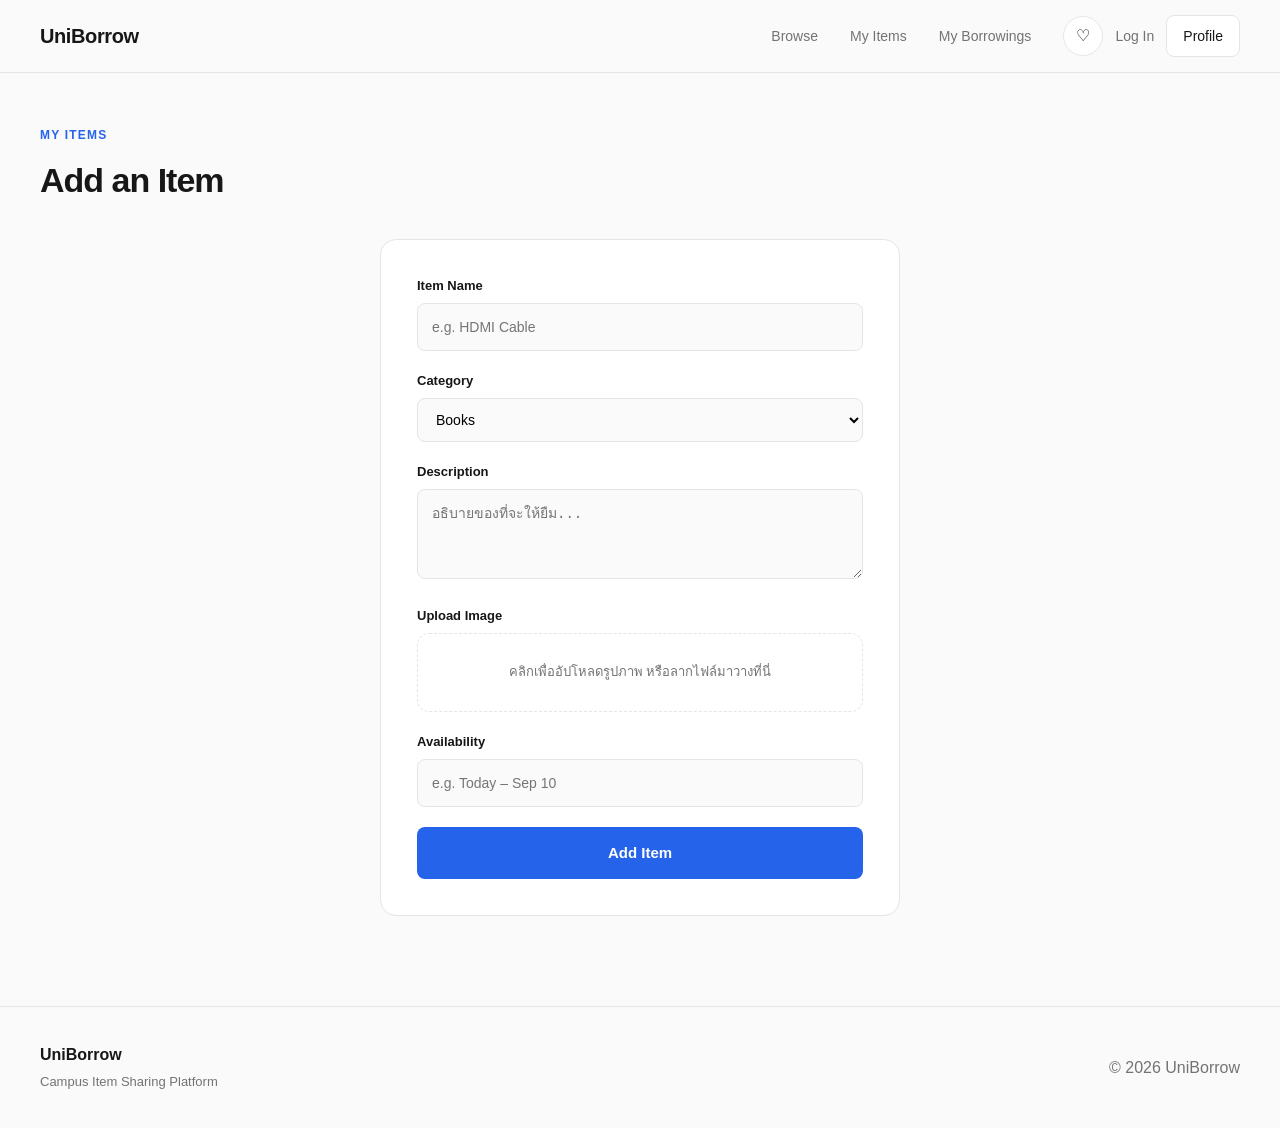
==== client/pages/add-item.html @ d25ca8e8 "Add files via upload" ====
<!DOCTYPE html>
<html lang="en">
<head>
    <meta charset="UTF-8">
    <meta name="viewport" content="width=device-width, initial-scale=1.0">
    <title>Add Item — UniBorrow</title>
    <link rel="stylesheet" href="../css/global.css">
    <link rel="stylesheet" href="../css/pages.css">
    
</head>
<body>
    <header class="navbar">
        <div class="container navbar-inner">
            <a href="index.html" class="logo">UniBorrow</a>
            <nav class="nav-links">
                <a href="browse.html">Browse</a>
                <a href="my-items.html">My Items</a>
                <a href="my-borrowings.html">My Borrowings</a>
            </nav>
            <div class="nav-actions">
                <button class="icon-button" aria-label="Notifications">♡</button>
                <a href="login.html" style="font-size:14px;color:var(--text-secondary);">Log In</a>
                <a href="profile.html" class="profile-button">Profile</a>
            </div>
        </div>
    </header>

    <main>
        <div class="container" style="padding:48px 0 90px;">
            <div class="page-header" style="padding-top:0;">
                <span class="section-label">My Items</span>
                <h1>Add an Item</h1>
            </div>
            <div class="form-card">
                <form id="addItemForm">
                    <div class="field">
                        <label for="itemName">Item Name</label>
                        <input type="text" id="itemName" placeholder="e.g. HDMI Cable" required>
                    </div>
                    <div class="field">
                        <label for="itemCategory">Category</label>
                        <select id="itemCategory">
                            <option>Books</option>
                            <option>Electronics</option>
                            <option>Tools</option>
                            <option>Equipment</option>
                            <option>Sports</option>
                            <option>Others</option>
                        </select>
                    </div>
                    <div class="field">
                        <label for="itemDesc">Description</label>
                        <textarea id="itemDesc" placeholder="อธิบายของที่จะให้ยืม..."></textarea>
                    </div>
                    <div class="field">
                        <label>Upload Image</label>
                        <div class="upload-box">คลิกเพื่ออัปโหลดรูปภาพ หรือลากไฟล์มาวางที่นี่</div>
                    </div>
                    <div class="field">
                        <label for="itemAvail">Availability</label>
                        <input type="text" id="itemAvail" placeholder="e.g. Today – Sep 10">
                    </div>
                    <button type="submit" class="full-button">Add Item</button>
                </form>
            </div>
        </div>

    </main>
    <footer class="footer">
        <div class="container footer-inner">
            <div>
                <strong>UniBorrow</strong>
                <p>Campus Item Sharing Platform</p>
            </div>
            <span>© 2026 UniBorrow</span>
        </div>
    </footer>

    <script src="../js/items.js"></script>
    <script src="../js/app.js"></script>
</body>
</html>
---- client/css/global.css ----
/* ==============================
   RESET
================================= */

* {
    margin: 0;
    padding: 0;
    box-sizing: border-box;
}

html {
    scroll-behavior: smooth;
}

body {
    font-family: Inter, "Noto Sans Thai", Arial, sans-serif;
    background: #fafafa;
    color: #171717;
    line-height: 1.6;
}

a {
    color: inherit;
    text-decoration: none;
}

button,
input {
    font: inherit;
}


/* ==============================
   VARIABLES
================================= */

:root {

    --background: #fafafa;
    --surface: #ffffff;

    --text: #171717;
    --text-secondary: #737373;

    --border: #e5e5e5;

    --accent: #2563eb;

    --success: #16803c;

    --warning: #a16207;

    --radius-sm: 8px;
    --radius-md: 12px;
    --radius-lg: 16px;

    --container: 1200px;
}


/* ==============================
   CONTAINER
================================= */

.container {
    width: min(
        calc(100% - 48px),
        var(--container)
    );

    margin: 0 auto;
}


/* ==============================
   NAVBAR
================================= */

.navbar {
    background: rgba(250, 250, 250, 0.95);
    border-bottom: 1px solid var(--border);

    position: sticky;
    top: 0;
    z-index: 100;
}

.navbar-inner {
    height: 72px;

    display: flex;
    align-items: center;
    justify-content: space-between;
}

.logo {
    font-size: 20px;
    font-weight: 700;
    letter-spacing: -0.4px;
}

.nav-links {
    display: flex;
    gap: 32px;

    margin-left: auto;
    margin-right: 32px;
}

.nav-links a {
    font-size: 14px;
    color: var(--text-secondary);

    transition: color 0.2s ease;
}

.nav-links a:hover {
    color: var(--text);
}

.nav-actions {
    display: flex;
    align-items: center;
    gap: 12px;
}

.icon-button {
    width: 40px;
    height: 40px;

    border: 1px solid var(--border);
    background: var(--surface);

    border-radius: 50%;

    cursor: pointer;
}

.profile-button {
    padding: 9px 16px;

    border: 1px solid var(--border);
    border-radius: var(--radius-sm);

    background: var(--surface);

    font-size: 14px;
}


/* ==============================
   HERO
================================= */

.hero {
    padding: 110px 0 100px;
}

.hero-content {
    max-width: 820px;
}

.eyebrow,
.section-label {
    font-size: 12px;
    font-weight: 600;

    text-transform: uppercase;
    letter-spacing: 1.2px;

    color: var(--accent);
}

.hero h1 {
    margin-top: 16px;

    font-size: clamp(42px, 6vw, 68px);

    line-height: 1.05;

    letter-spacing: -2.5px;
}

.hero p {
    max-width: 600px;

    margin-top: 24px;

    font-size: 17px;

    color: var(--text-secondary);
}


/* ==============================
   SEARCH
================================= */

.search-box {
    display: flex;
    align-items: center;

    max-width: 680px;

    margin-top: 36px;

    padding: 6px;

    background: var(--surface);

    border: 1px solid var(--border);

    border-radius: var(--radius-md);

    box-shadow:
        0 8px 30px rgba(0, 0, 0, 0.04);
}

.search-icon {
    padding-left: 16px;

    font-size: 22px;

    color: var(--text-secondary);
}

.search-box input {
    flex: 1;

    min-width: 0;

    padding: 14px;

    border: none;
    outline: none;

    background: transparent;

    font-size: 15px;
}

.search-box button {
    padding: 12px 20px;

    border: none;

    border-radius: 8px;

    background: var(--accent);
    color: white;

    cursor: pointer;

    font-weight: 600;
}


/* ==============================
   SECTION
================================= */

.section {
    padding: 70px 0;
}

.section-header {
    display: flex;
    justify-content: space-between;
    align-items: end;

    margin-bottom: 28px;
}

.section-header h2 {
    margin-top: 6px;

    font-size: 28px;

    letter-spacing: -0.8px;
}

.view-all {
    font-size: 14px;
    color: var(--accent);
}


/* ==============================
   CATEGORIES
================================= */

.categories {
    display: grid;

    grid-template-columns:
        repeat(6, 1fr);

    gap: 12px;
}

.category-card {
    display: flex;
    flex-direction: column;
    align-items: flex-start;

    gap: 18px;

    min-height: 130px;

    padding: 20px;

    background: var(--surface);

    border: 1px solid var(--border);

    border-radius: var(--radius-md);

    cursor: pointer;

    text-align: left;

    transition:
        transform 0.2s ease,
        border-color 0.2s ease;
}

.category-card:hover {
    transform: translateY(-2px);

    border-color: #cfcfcf;
}

.category-icon {
    font-size: 25px;
}

.category-card span:last-child {
    font-size: 14px;
    font-weight: 600;
}


/* ==============================
   ITEMS
================================= */

.popular-section {
    padding-top: 30px;
}

.items-grid {
    display: grid;

    grid-template-columns:
        repeat(4, 1fr);

    gap: 18px;
}

.item-card {
    overflow: hidden;

    background: var(--surface);

    border: 1px solid var(--border);

    border-radius: var(--radius-lg);

    transition:
        transform 0.2s ease,
        box-shadow 0.2s ease;
}

.item-card:hover {
    transform: translateY(-3px);

    box-shadow:
        0 12px 35px rgba(0, 0, 0, 0.06);
}

.item-image {
    aspect-ratio: 4 / 3;

    display: flex;
    align-items: center;
    justify-content: center;

    background: #f0f0f0;

    color: #a0a0a0;

    font-size: 13px;
    font-weight: 700;
    letter-spacing: 1px;
}

.item-content {
    padding: 18px;
}

.item-category {
    font-size: 12px;

    color: var(--text-secondary);
}

.item-content h3 {
    margin-top: 5px;

    font-size: 17px;

    letter-spacing: -0.3px;
}

.item-meta {
    display: flex;
    justify-content: space-between;

    margin-top: 16px;

    font-size: 13px;
}

.available {
    color: var(--success);
}

.borrowed {
    color: var(--warning);
}


/* ==============================
   CTA
================================= */

.cta-section {
    padding: 70px 0;
}

.cta {
    display: flex;
    align-items: center;
    justify-content: space-between;

    gap: 40px;

    padding: 45px;

    background: #f1f1f1;

    border-radius: var(--radius-lg);
}

.cta h2 {
    margin-top: 6px;

    font-size: 28px;

    letter-spacing: -0.8px;
}

.cta p {
    margin-top: 8px;

    color: var(--text-secondary);
}

.primary-button {
    flex-shrink: 0;

    padding: 12px 20px;

    background: var(--accent);
    color: white;

    border-radius: var(--radius-sm);

    font-size: 14px;
    font-weight: 600;
}


/* ==============================
   FOOTER
================================= */

.footer {
    border-top: 1px solid var(--border);

    padding: 35px 0;

    color: var(--text-secondary);
}

.footer-inner {
    display: flex;
    align-items: center;
    justify-content: space-between;
}

.footer strong {
    color: var(--text);
}

.footer p {
    margin-top: 4px;

    font-size: 13px;
}


/* ==============================
   RESPONSIVE
================================= */

@media (max-width: 900px) {

    .nav-links {
        display: none;
    }

    .categories {
        grid-template-columns:
            repeat(3, 1fr);
    }

    .items-grid {
        grid-template-columns:
            repeat(2, 1fr);
    }

}


@media (max-width: 600px) {

    .container {
        width: min(
            calc(100% - 32px),
            var(--container)
        );
    }

    .navbar-inner {
        height: 64px;
    }

    .hero {
        padding: 75px 0 65px;
    }

    .hero h1 {
        font-size: 42px;
        letter-spacing: -1.8px;
    }

    .hero p {
        font-size: 15px;
    }

    .search-box {
        margin-top: 28px;
    }

    .search-box button {
        padding: 11px 14px;
    }

    .categories {
        grid-template-columns:
            repeat(2, 1fr);
    }

    .items-grid {
        grid-template-columns: 1fr;
    }

    .section {
        padding: 50px 0;
    }

    .cta {
        flex-direction: column;
        align-items: flex-start;

        padding: 30px;
    }

    .footer-inner {
        flex-direction: column;
        align-items: flex-start;

        gap: 20px;
    }

}
---- client/css/pages.css ----
/* ==============================
   PAGE HEADER (non-hero pages)
================================= */

.page-header {
    padding: 48px 0 32px;
}

.page-header h1 {
    margin-top: 6px;
    font-size: 34px;
    letter-spacing: -1px;
}

/* ==============================
   BREADCRUMB
================================= */

.breadcrumb {
    padding-top: 24px;
    font-size: 13px;
    color: var(--text-secondary);
}

.breadcrumb a {
    color: var(--accent);
}

/* ==============================
   FILTER BAR
================================= */

.filter-bar {
    display: flex;
    gap: 12px;
    flex-wrap: wrap;
    margin-bottom: 28px;
}

.filter-bar select,
.filter-bar input[type="text"] {
    padding: 10px 14px;
    border: 1px solid var(--border);
    border-radius: var(--radius-sm);
    background: var(--surface);
    font-size: 14px;
}

.filter-bar input[type="text"] {
    flex: 1;
    min-width: 200px;
}

/* ==============================
   IMAGE IN CARDS
================================= */

.item-image img {
    width: 100%;
    height: 100%;
    object-fit: cover;
    display: block;
}

/* ==============================
   ITEM DETAIL
================================= */

.detail-layout {
    display: grid;
    grid-template-columns: 1fr 1fr;
    gap: 48px;
    padding: 40px 0 80px;
    align-items: start;
}

.detail-image {
    aspect-ratio: 4 / 3;
    background: var(--surface);
    border: 1px solid var(--border);
    border-radius: var(--radius-lg);
    overflow: hidden;
}

.detail-image img {
    width: 100%;
    height: 100%;
    object-fit: cover;
}

.detail-title {
    font-size: 30px;
    letter-spacing: -0.8px;
    margin-top: 8px;
}

.detail-meta {
    display: flex;
    gap: 16px;
    align-items: center;
    margin-top: 10px;
    font-size: 14px;
    color: var(--text-secondary);
}

.status-pill {
    display: inline-block;
    padding: 4px 12px;
    border-radius: 999px;
    font-size: 12px;
    font-weight: 600;
}

.status-pill.available {
    background: #e5f6ea;
    color: var(--success);
}

.status-pill.borrowed,
.status-pill.due-soon {
    background: #fdf1de;
    color: var(--warning);
}

.status-pill.overdue {
    background: #fbe7e6;
    color: #b3261e;
}

.owner-box {
    display: flex;
    align-items: center;
    gap: 12px;
    margin-top: 24px;
    padding: 16px;
    background: var(--surface);
    border: 1px solid var(--border);
    border-radius: var(--radius-md);
}

.avatar {
    width: 44px;
    height: 44px;
    border-radius: 50%;
    background: var(--accent);
    color: white;
    display: flex;
    align-items: center;
    justify-content: center;
    font-weight: 700;
    flex-shrink: 0;
}

.detail-desc {
    margin-top: 24px;
}

.detail-desc h3,
.detail-avail h3 {
    font-size: 13px;
    text-transform: uppercase;
    letter-spacing: 0.8px;
    color: var(--text-secondary);
    margin-bottom: 8px;
}

.detail-avail {
    margin-top: 24px;
}

.detail-actions {
    margin-top: 32px;
}

.full-button {
    width: 100%;
    padding: 14px;
    border: none;
    border-radius: var(--radius-sm);
    background: var(--accent);
    color: white;
    font-size: 15px;
    font-weight: 600;
    cursor: pointer;
}

.full-button:hover {
    opacity: 0.92;
}

/* ==============================
   FORMS
================================= */

.form-card {
    max-width: 520px;
    margin: 0 auto;
    padding: 36px;
    background: var(--surface);
    border: 1px solid var(--border);
    border-radius: var(--radius-lg);
}

.field {
    margin-bottom: 20px;
}

.field label {
    display: block;
    font-size: 13px;
    font-weight: 600;
    margin-bottom: 6px;
}

.field input,
.field select,
.field textarea {
    width: 100%;
    padding: 12px 14px;
    border: 1px solid var(--border);
    border-radius: var(--radius-sm);
    background: var(--background);
    font-size: 14px;
}

.field textarea {
    resize: vertical;
    min-height: 90px;
}

.upload-box {
    border: 1.5px dashed var(--border);
    border-radius: var(--radius-md);
    padding: 28px;
    text-align: center;
    color: var(--text-secondary);
    font-size: 13px;
    cursor: pointer;
}

.form-note {
    text-align: center;
    margin-top: 18px;
    font-size: 13px;
    color: var(--text-secondary);
}

.auth-wrap {
    padding: 70px 0 90px;
}

/* ==============================
   TABS
================================= */

.tabs {
    display: flex;
    gap: 8px;
    margin-bottom: 24px;
    border-bottom: 1px solid var(--border);
}

.tab {
    padding: 10px 16px;
    font-size: 14px;
    color: var(--text-secondary);
    border-bottom: 2px solid transparent;
    cursor: pointer;
    background: none;
    border-left: none;
    border-right: none;
    border-top: none;
}

.tab.active {
    color: var(--text);
    border-bottom-color: var(--accent);
    font-weight: 600;
}

/* ==============================
   LIST ROWS (My Borrowing / My Items)
================================= */

.list-row {
    display: flex;
    align-items: center;
    gap: 18px;
    padding: 16px;
    background: var(--surface);
    border: 1px solid var(--border);
    border-radius: var(--radius-md);
    margin-bottom: 12px;
}

.list-row-thumb {
    width: 64px;
    height: 64px;
    border-radius: var(--radius-sm);
    overflow: hidden;
    flex-shrink: 0;
    background: #f0f0f0;
}

.list-row-thumb img {
    width: 100%;
    height: 100%;
    object-fit: cover;
}

.list-row-info {
    flex: 1;
    min-width: 0;
}

.list-row-info h4 {
    font-size: 15px;
    margin-bottom: 4px;
}

.list-row-info span {
    font-size: 13px;
    color: var(--text-secondary);
}

.list-row-action {
    flex-shrink: 0;
}

.small-button {
    padding: 8px 14px;
    border: 1px solid var(--border);
    border-radius: var(--radius-sm);
    background: var(--surface);
    font-size: 13px;
    cursor: pointer;
}

.small-button:hover {
    border-color: var(--accent);
    color: var(--accent);
}

.empty-state {
    text-align: center;
    padding: 60px 20px;
    color: var(--text-secondary);
}

/* ==============================
   PROFILE
================================= */

.profile-header {
    display: flex;
    align-items: center;
    gap: 24px;
    padding: 48px 0 32px;
}

.profile-avatar {
    width: 84px;
    height: 84px;
    border-radius: 50%;
    background: var(--accent);
    color: white;
    display: flex;
    align-items: center;
    justify-content: center;
    font-size: 30px;
    font-weight: 700;
    flex-shrink: 0;
}

.profile-name {
    font-size: 26px;
    letter-spacing: -0.6px;
}

.profile-sub {
    color: var(--text-secondary);
    font-size: 14px;
    margin-top: 4px;
}

.stats-row {
    display: grid;
    grid-template-columns: repeat(3, 1fr);
    gap: 16px;
    margin-bottom: 40px;
}

.stat-card {
    padding: 20px;
    background: var(--surface);
    border: 1px solid var(--border);
    border-radius: var(--radius-md);
    text-align: center;
}

.stat-card .num {
    font-size: 26px;
    font-weight: 700;
    letter-spacing: -0.5px;
}

.stat-card .label {
    font-size: 12px;
    color: var(--text-secondary);
    margin-top: 4px;
}

/* ==============================
   RESPONSIVE ADDITIONS
================================= */

@media (max-width: 900px) {
    .detail-layout {
        grid-template-columns: 1fr;
    }
}

@media (max-width: 600px) {
    .stats-row {
        grid-template-columns: 1fr;
    }

    .form-card {
        padding: 24px;
    }
}
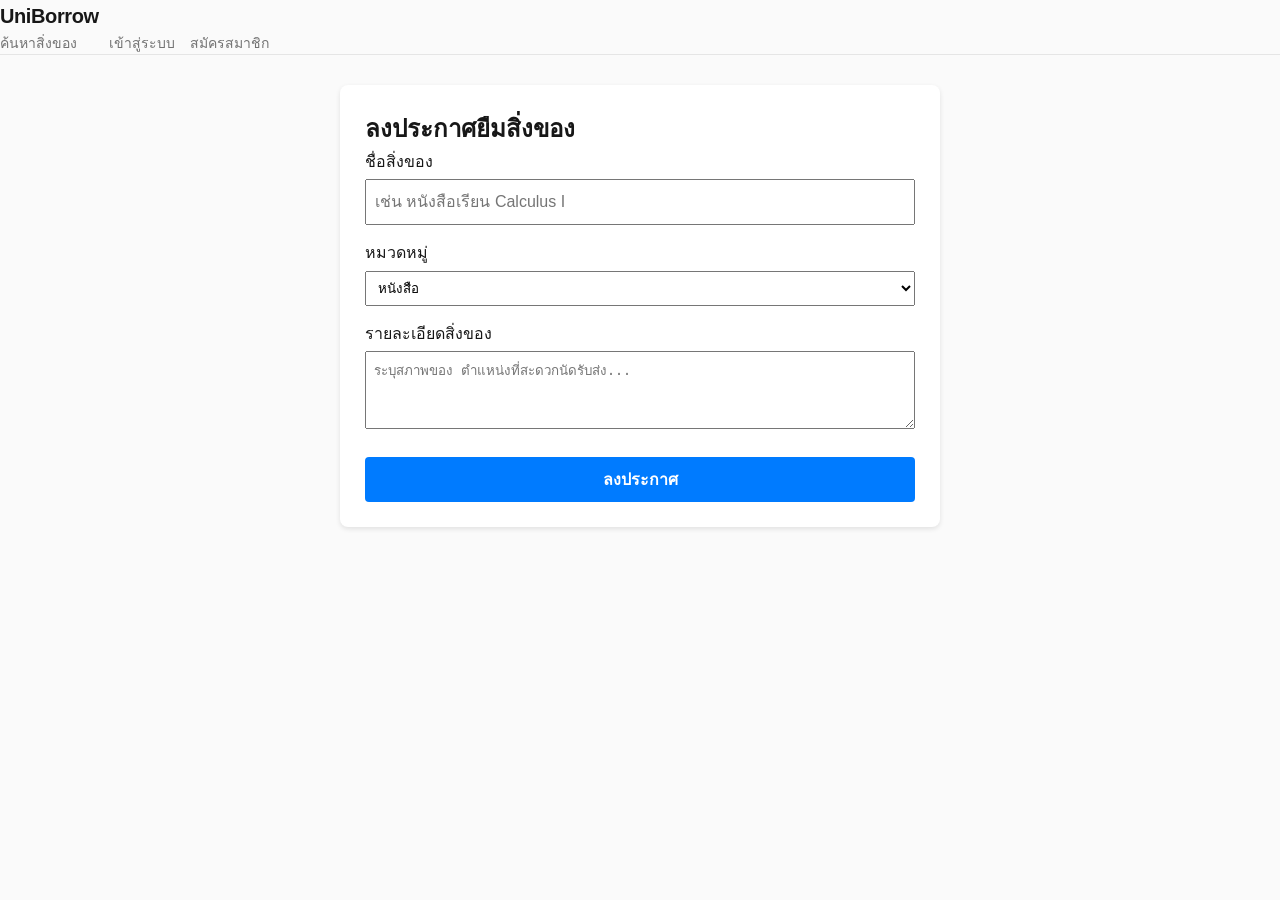
==== commit f8802945: "Update add-item.html" ====
--- a/client/pages/add-item.html
+++ b/client/pages/add-item.html
@@ -1,82 +1,54 @@
 <!DOCTYPE html>
-<html lang="en">
+<html lang="th">
 <head>
-    <meta charset="UTF-8">
-    <meta name="viewport" content="width=device-width, initial-scale=1.0">
-    <title>Add Item — UniBorrow</title>
-    <link rel="stylesheet" href="../css/global.css">
-    <link rel="stylesheet" href="../css/pages.css">
-    
+  <meta charset="UTF-8">
+  <meta name="viewport" content="width=device-width, initial-scale=1.0">
+  <title>UniBorrow - ลงประกาศสิ่งของ</title>
+  <link rel="stylesheet" href="../css/global.css">
+  <link rel="stylesheet" href="../css/pages.css">
 </head>
 <body>
-    <header class="navbar">
-        <div class="container navbar-inner">
-            <a href="index.html" class="logo">UniBorrow</a>
-            <nav class="nav-links">
-                <a href="browse.html">Browse</a>
-                <a href="my-items.html">My Items</a>
-                <a href="my-borrowings.html">My Borrowings</a>
-            </nav>
-            <div class="nav-actions">
-                <button class="icon-button" aria-label="Notifications">♡</button>
-                <a href="login.html" style="font-size:14px;color:var(--text-secondary);">Log In</a>
-                <a href="profile.html" class="profile-button">Profile</a>
-            </div>
-        </div>
-    </header>
+  <header class="navbar">
+    <div class="logo">
+      <a href="browse.html">UniBorrow</a>
+    </div>
+    <nav class="nav-links">
+      <a href="browse.html">ค้นหาสิ่งของ</a>
+      <div id="user-status" style="display: inline-flex; gap: 15px; align-items: center;"></div>
+    </nav>
+  </header>
 
-    <main>
-        <div class="container" style="padding:48px 0 90px;">
-            <div class="page-header" style="padding-top:0;">
-                <span class="section-label">My Items</span>
-                <h1>Add an Item</h1>
-            </div>
-            <div class="form-card">
-                <form id="addItemForm">
-                    <div class="field">
-                        <label for="itemName">Item Name</label>
-                        <input type="text" id="itemName" placeholder="e.g. HDMI Cable" required>
-                    </div>
-                    <div class="field">
-                        <label for="itemCategory">Category</label>
-                        <select id="itemCategory">
-                            <option>Books</option>
-                            <option>Electronics</option>
-                            <option>Tools</option>
-                            <option>Equipment</option>
-                            <option>Sports</option>
-                            <option>Others</option>
-                        </select>
-                    </div>
-                    <div class="field">
-                        <label for="itemDesc">Description</label>
-                        <textarea id="itemDesc" placeholder="อธิบายของที่จะให้ยืม..."></textarea>
-                    </div>
-                    <div class="field">
-                        <label>Upload Image</label>
-                        <div class="upload-box">คลิกเพื่ออัปโหลดรูปภาพ หรือลากไฟล์มาวางที่นี่</div>
-                    </div>
-                    <div class="field">
-                        <label for="itemAvail">Availability</label>
-                        <input type="text" id="itemAvail" placeholder="e.g. Today – Sep 10">
-                    </div>
-                    <button type="submit" class="full-button">Add Item</button>
-                </form>
-            </div>
-        </div>
+  <main class="container" style="max-width: 600px; margin: 30px auto; background: #fff; padding: 25px; border-radius: 8px; box-shadow: 0 2px 5px rgba(0,0,0,0.1);">
+    <h2>ลงประกาศยืมสิ่งของ</h2>
+    
+    <form id="add-item-form">
+      <div style="margin-bottom: 15px;">
+        <label for="item-title" style="display: block; margin-bottom: 5px;">ชื่อสิ่งของ</label>
+        <input type="text" id="item-title" required placeholder="เช่น หนังสือเรียน Calculus I" style="width: 100%; padding: 8px; box-sizing: border-box;">
+      </div>
+      
+      <div style="margin-bottom: 15px;">
+        <label for="item-category" style="display: block; margin-bottom: 5px;">หมวดหมู่</label>
+        <select id="item-category" required style="width: 100%; padding: 8px; box-sizing: border-box;">
+          <option value="หนังสือ">หนังสือ</option>
+          <option value="อุปกรณ์ถ่ายภาพ">อุปกรณ์ถ่ายภาพ</option>
+          <option value="เครื่องใช้ไฟฟ้า">เครื่องใช้ไฟฟ้า</option>
+          <option value="เครื่องมือช่าง">เครื่องมือช่าง</option>
+          <option value="การเรียน">การเรียน</option>
+          <option value="อุปกรณ์ไอที">อุปกรณ์ไอที</option>
+        </select>
+      </div>
 
-    </main>
-    <footer class="footer">
-        <div class="container footer-inner">
-            <div>
-                <strong>UniBorrow</strong>
-                <p>Campus Item Sharing Platform</p>
-            </div>
-            <span>© 2026 UniBorrow</span>
-        </div>
-    </footer>
+      <div style="margin-bottom: 20px;">
+        <label for="item-desc" style="display: block; margin-bottom: 5px;">รายละเอียดสิ่งของ</label>
+        <textarea id="item-desc" rows="4" required placeholder="ระบุสภาพของ ตำแหน่งที่สะดวกนัดรับส่ง..." style="width: 100%; padding: 8px; box-sizing: border-box;"></textarea>
+      </div>
 
-    <script src="../js/items.js"></script>
-    <script src="../js/app.js"></script>
+      <button type="submit" style="width: 100%; background: #007bff; color: white; border: none; padding: 10px; border-radius: 4px; font-weight: bold; cursor: pointer;">ลงประกาศ</button>
+    </form>
+  </main>
+
+  <script src="../js/app.js"></script>
+  <script src="../js/items.js"></script>
 </body>
 </html>
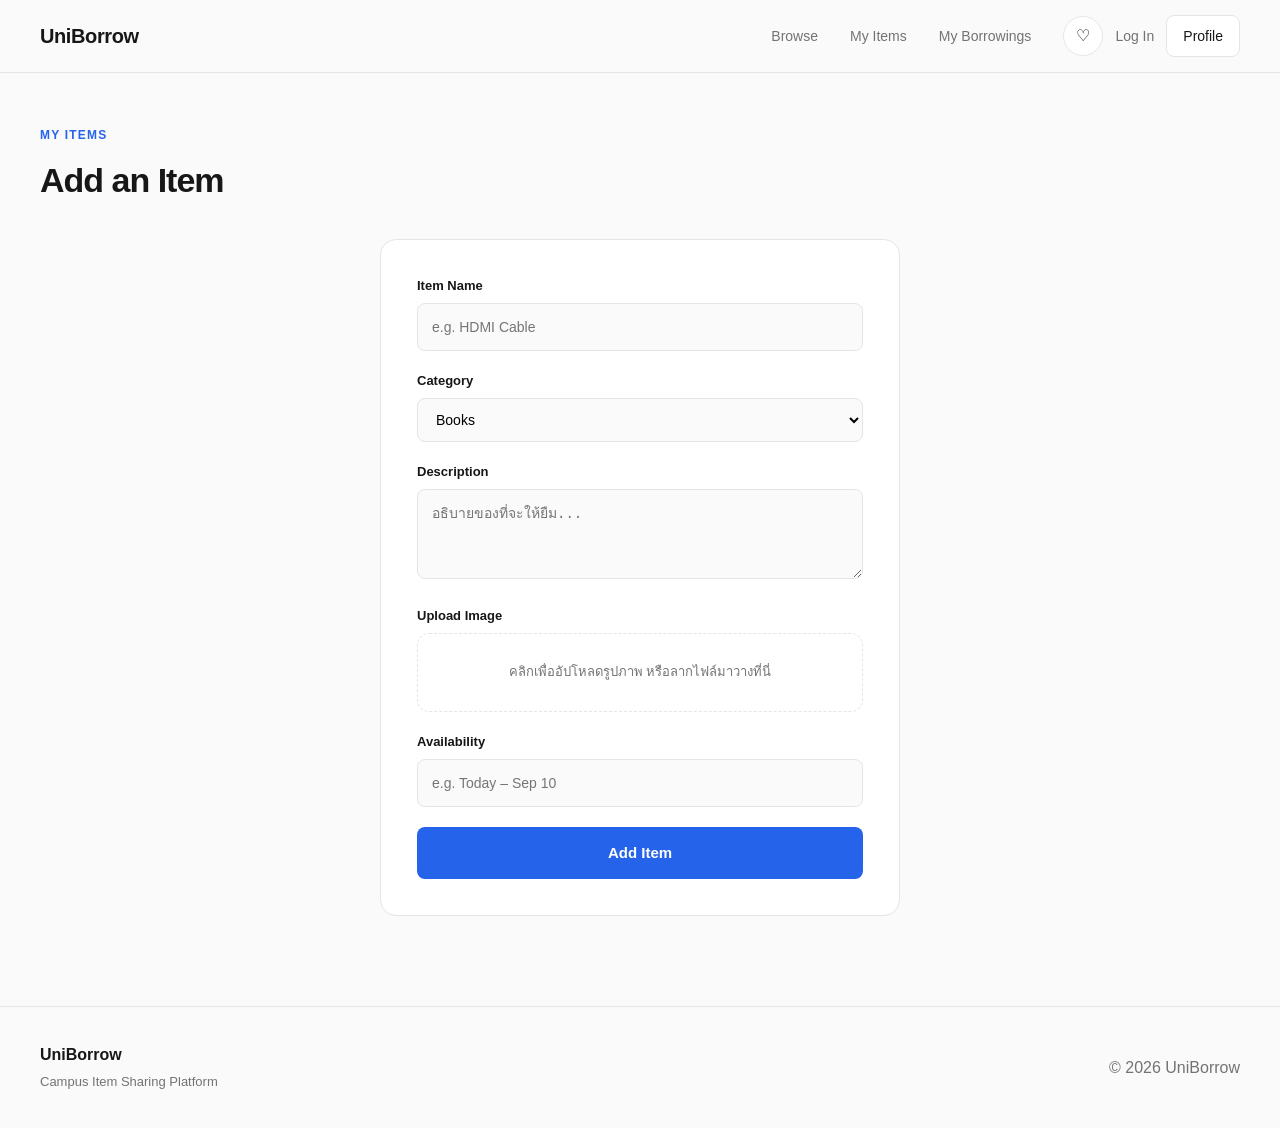
==== commit 06a823b2: "Add files via upload" ====
--- a/client/pages/add-item.html
+++ b/client/pages/add-item.html
@@ -1,54 +1,82 @@
 <!DOCTYPE html>
-<html lang="th">
+<html lang="en">
 <head>
-  <meta charset="UTF-8">
-  <meta name="viewport" content="width=device-width, initial-scale=1.0">
-  <title>UniBorrow - ลงประกาศสิ่งของ</title>
-  <link rel="stylesheet" href="../css/global.css">
-  <link rel="stylesheet" href="../css/pages.css">
+    <meta charset="UTF-8">
+    <meta name="viewport" content="width=device-width, initial-scale=1.0">
+    <title>Add Item — UniBorrow</title>
+    <link rel="stylesheet" href="../css/global.css">
+    <link rel="stylesheet" href="../css/pages.css">
+    
 </head>
 <body>
-  <header class="navbar">
-    <div class="logo">
-      <a href="browse.html">UniBorrow</a>
-    </div>
-    <nav class="nav-links">
-      <a href="browse.html">ค้นหาสิ่งของ</a>
-      <div id="user-status" style="display: inline-flex; gap: 15px; align-items: center;"></div>
-    </nav>
-  </header>
+    <header class="navbar">
+        <div class="container navbar-inner">
+            <a href="index.html" class="logo">UniBorrow</a>
+            <nav class="nav-links">
+                <a href="browse.html">Browse</a>
+                <a href="my-items.html">My Items</a>
+                <a href="my-borrowings.html">My Borrowings</a>
+            </nav>
+            <div class="nav-actions">
+                <button class="icon-button" aria-label="Notifications">♡</button>
+                <a href="login.html" style="font-size:14px;color:var(--text-secondary);">Log In</a>
+                <a href="profile.html" class="profile-button">Profile</a>
+            </div>
+        </div>
+    </header>
 
-  <main class="container" style="max-width: 600px; margin: 30px auto; background: #fff; padding: 25px; border-radius: 8px; box-shadow: 0 2px 5px rgba(0,0,0,0.1);">
-    <h2>ลงประกาศยืมสิ่งของ</h2>
-    
-    <form id="add-item-form">
-      <div style="margin-bottom: 15px;">
-        <label for="item-title" style="display: block; margin-bottom: 5px;">ชื่อสิ่งของ</label>
-        <input type="text" id="item-title" required placeholder="เช่น หนังสือเรียน Calculus I" style="width: 100%; padding: 8px; box-sizing: border-box;">
-      </div>
-      
-      <div style="margin-bottom: 15px;">
-        <label for="item-category" style="display: block; margin-bottom: 5px;">หมวดหมู่</label>
-        <select id="item-category" required style="width: 100%; padding: 8px; box-sizing: border-box;">
-          <option value="หนังสือ">หนังสือ</option>
-          <option value="อุปกรณ์ถ่ายภาพ">อุปกรณ์ถ่ายภาพ</option>
-          <option value="เครื่องใช้ไฟฟ้า">เครื่องใช้ไฟฟ้า</option>
-          <option value="เครื่องมือช่าง">เครื่องมือช่าง</option>
-          <option value="การเรียน">การเรียน</option>
-          <option value="อุปกรณ์ไอที">อุปกรณ์ไอที</option>
-        </select>
-      </div>
+    <main>
+        <div class="container" style="padding:48px 0 90px;">
+            <div class="page-header" style="padding-top:0;">
+                <span class="section-label">My Items</span>
+                <h1>Add an Item</h1>
+            </div>
+            <div class="form-card">
+                <form id="addItemForm">
+                    <div class="field">
+                        <label for="itemName">Item Name</label>
+                        <input type="text" id="itemName" placeholder="e.g. HDMI Cable" required>
+                    </div>
+                    <div class="field">
+                        <label for="itemCategory">Category</label>
+                        <select id="itemCategory">
+                            <option>Books</option>
+                            <option>Electronics</option>
+                            <option>Tools</option>
+                            <option>Equipment</option>
+                            <option>Sports</option>
+                            <option>Others</option>
+                        </select>
+                    </div>
+                    <div class="field">
+                        <label for="itemDesc">Description</label>
+                        <textarea id="itemDesc" placeholder="อธิบายของที่จะให้ยืม..."></textarea>
+                    </div>
+                    <div class="field">
+                        <label>Upload Image</label>
+                        <div class="upload-box">คลิกเพื่ออัปโหลดรูปภาพ หรือลากไฟล์มาวางที่นี่</div>
+                    </div>
+                    <div class="field">
+                        <label for="itemAvail">Availability</label>
+                        <input type="text" id="itemAvail" placeholder="e.g. Today – Sep 10">
+                    </div>
+                    <button type="submit" class="full-button">Add Item</button>
+                </form>
+            </div>
+        </div>
 
-      <div style="margin-bottom: 20px;">
-        <label for="item-desc" style="display: block; margin-bottom: 5px;">รายละเอียดสิ่งของ</label>
-        <textarea id="item-desc" rows="4" required placeholder="ระบุสภาพของ ตำแหน่งที่สะดวกนัดรับส่ง..." style="width: 100%; padding: 8px; box-sizing: border-box;"></textarea>
-      </div>
+    </main>
+    <footer class="footer">
+        <div class="container footer-inner">
+            <div>
+                <strong>UniBorrow</strong>
+                <p>Campus Item Sharing Platform</p>
+            </div>
+            <span>© 2026 UniBorrow</span>
+        </div>
+    </footer>
 
-      <button type="submit" style="width: 100%; background: #007bff; color: white; border: none; padding: 10px; border-radius: 4px; font-weight: bold; cursor: pointer;">ลงประกาศ</button>
-    </form>
-  </main>
-
-  <script src="../js/app.js"></script>
-  <script src="../js/items.js"></script>
+    <script src="../js/items.js"></script>
+    <script src="../js/app.js"></script>
 </body>
 </html>
